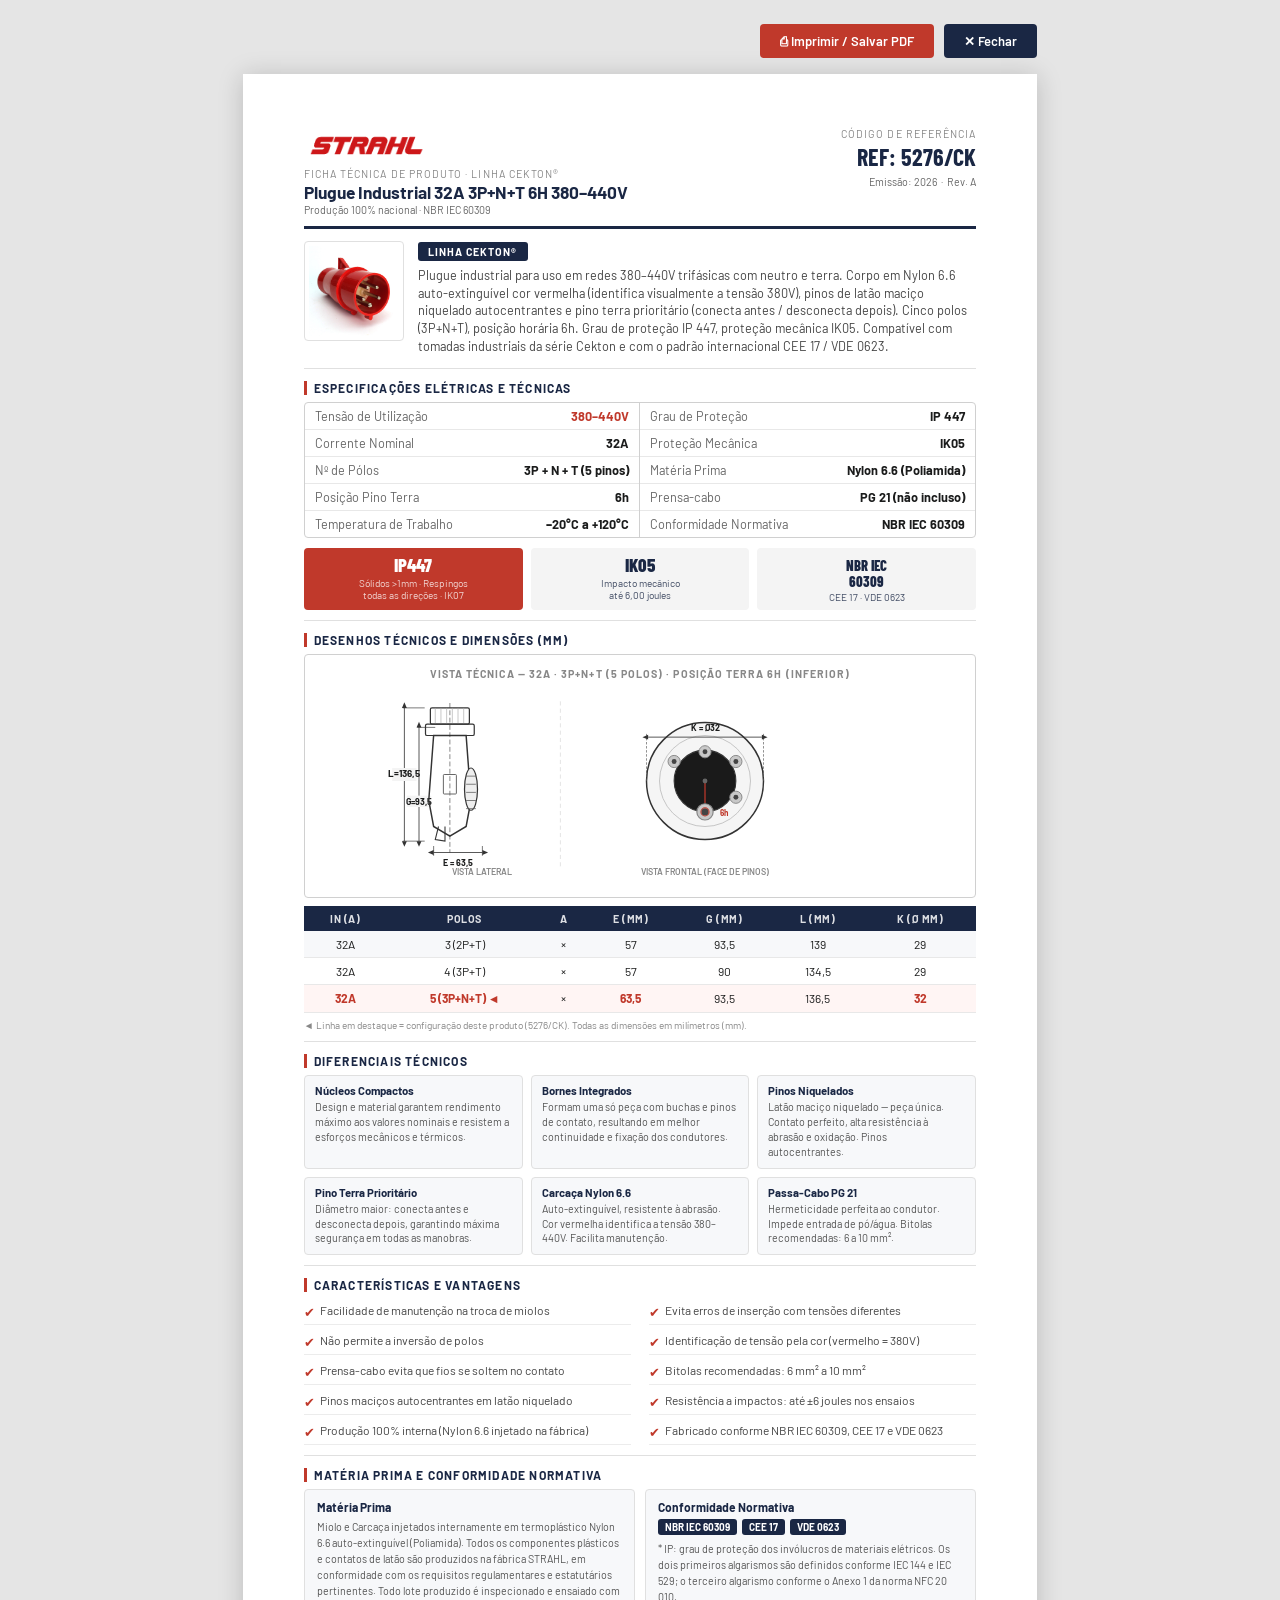
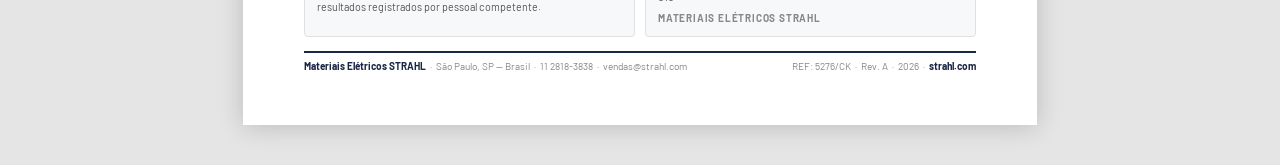
==== assets/datasheets/datasheet-5276ck-print.html @ 63cecbb2 "feat: datasheet completo 5276/CK — Plugue 32A 3P+N+T 6H 380-440V - Adiciona página page-datasheet-52" ====
<!DOCTYPE html>
<html lang="pt-BR">
<head>
  <meta charset="UTF-8">
  <meta name="viewport" content="width=device-width, initial-scale=1.0">
  <title>Ficha Técnica — 5276/CK · STRAHL</title>
  <link rel="preconnect" href="https://fonts.googleapis.com">
  <link rel="preconnect" href="https://fonts.gstatic.com" crossorigin>
  <link href="https://fonts.googleapis.com/css2?family=Barlow:wght@400;500;600;700&family=Barlow+Condensed:wght@700;800&display=swap" rel="stylesheet">
  <style>
    /* ── Reset & base ── */
    *, *::before, *::after { box-sizing: border-box; margin: 0; padding: 0; }

    body {
      font-family: 'Barlow', sans-serif;
      font-size: 11pt;
      color: #1b1c1c;
      background: #fff;
    }

    /* ── Print setup ── */
    @page {
      size: A4 portrait;
      margin: 14mm 16mm 14mm 16mm;
    }

    @media print {
      .no-print { display: none !important; }
      body { font-size: 9.5pt; }
      a { text-decoration: none; color: inherit; }
      .page-break { page-break-before: always; }
      .avoid-break { page-break-inside: avoid; }
    }

    /* ── Screen wrapper ── */
    @media screen {
      body { background: #e5e5e5; padding: 24px 0 40px; }
      .sheet {
        width: 210mm;
        min-height: 297mm;
        background: #fff;
        margin: 0 auto;
        padding: 14mm 16mm;
        box-shadow: 0 2px 24px rgba(0,0,0,.18);
      }
    }

    /* ── Print button (screen only) ── */
    .print-bar {
      width: 210mm;
      margin: 0 auto 16px;
      display: flex;
      justify-content: flex-end;
      gap: 10px;
    }
    .btn-print {
      background: #c0392b;
      color: #fff;
      border: none;
      padding: 9px 20px;
      font-family: 'Barlow', sans-serif;
      font-size: 13px;
      font-weight: 600;
      border-radius: 4px;
      cursor: pointer;
      display: flex;
      align-items: center;
      gap: 6px;
    }
    .btn-print:hover { background: #a93226; }

    /* ── Header ── */
    .ds-header {
      display: flex;
      justify-content: space-between;
      align-items: flex-start;
      border-bottom: 3px solid #1a2744;
      padding-bottom: 10px;
      margin-bottom: 10px;
    }
    .ds-header-right { text-align: right; }
    .ds-header-tag {
      font-size: 8pt;
      text-transform: uppercase;
      letter-spacing: .1em;
      color: #888;
      margin-bottom: 2px;
    }
    .ds-header-ref {
      font-size: 18pt;
      font-weight: 700;
      color: #1a2744;
      font-family: 'Barlow Condensed', sans-serif;
    }
    .ds-header-title {
      font-size: 13pt;
      font-weight: 700;
      color: #1a2744;
      margin-top: 2px;
    }
    .ds-header-sub {
      font-size: 8pt;
      color: #666;
      margin-top: 1px;
    }

    /* ── Product intro row ── */
    .intro-row {
      display: grid;
      grid-template-columns: 100px 1fr;
      gap: 14px;
      margin: 12px 0;
      align-items: start;
    }
    .intro-img {
      width: 100px;
      height: 100px;
      object-fit: contain;
      border: 1px solid #e0e0e0;
      border-radius: 4px;
      padding: 4px;
    }
    .linha-badge-print {
      display: inline-block;
      background: #1a2744;
      color: #fff;
      font-size: 8pt;
      font-weight: 700;
      text-transform: uppercase;
      letter-spacing: .1em;
      padding: 3px 10px;
      border-radius: 3px;
      margin-bottom: 6px;
    }
    .intro-desc {
      font-size: 9.5pt;
      color: #444;
      line-height: 1.4;
    }

    /* ── Section title ── */
    .section-title {
      font-size: 9pt;
      font-weight: 700;
      text-transform: uppercase;
      letter-spacing: .1em;
      color: #1a2744;
      border-left: 3px solid #c0392b;
      padding-left: 7px;
      margin: 12px 0 7px;
    }

    /* ── Two-column specs grid ── */
    .specs-grid {
      display: grid;
      grid-template-columns: 1fr 1fr;
      gap: 0;
      border: 1px solid #d0d0d0;
      border-radius: 4px;
      overflow: hidden;
      margin-bottom: 10px;
    }
    .specs-col:first-child { border-right: 1px solid #d0d0d0; }
    .spec-row {
      display: flex;
      justify-content: space-between;
      align-items: center;
      padding: 5px 10px;
      border-bottom: 1px solid #e8e8e8;
      font-size: 9.5pt;
    }
    .specs-col:last-child .spec-row:last-child,
    .specs-col:first-child .spec-row:last-child { border-bottom: none; }
    .spec-label { color: #666; }
    .spec-val { font-weight: 700; color: #1b1c1c; }
    .spec-val.red { color: #c0392b; }

    /* ── Protection badges ── */
    .prot-row {
      display: flex;
      gap: 8px;
      margin-bottom: 10px;
    }
    .prot-badge {
      flex: 1;
      background: #c0392b;
      color: #fff;
      border-radius: 4px;
      padding: 7px 10px;
      text-align: center;
    }
    .prot-badge.light { background: #f4f4f4; color: #1a2744; }
    .pb-level { font-size: 14pt; font-weight: 800; font-family: 'Barlow Condensed', sans-serif; line-height: 1.1; }
    .pb-desc { font-size: 7.5pt; margin-top: 2px; opacity: .8; }

    /* ── Features grid ── */
    .features-grid {
      display: grid;
      grid-template-columns: 1fr 1fr;
      gap: 4px 18px;
      margin-bottom: 10px;
    }
    .feature-item {
      display: flex;
      align-items: flex-start;
      gap: 5px;
      font-size: 9pt;
      color: #444;
      padding: 4px 0;
      border-bottom: 1px solid #ececec;
    }
    .feature-check {
      color: #c0392b;
      font-size: 10pt;
      flex-shrink: 0;
      margin-top: 1px;
    }

    /* ── Differentials ── */
    .diff-grid {
      display: grid;
      grid-template-columns: 1fr 1fr 1fr;
      gap: 8px;
      margin-bottom: 10px;
    }
    .diff-item {
      background: #f7f8fa;
      border: 1px solid #e0e0e0;
      border-radius: 4px;
      padding: 8px 10px;
    }
    .diff-title {
      font-size: 8.5pt;
      font-weight: 700;
      color: #1a2744;
      margin-bottom: 3px;
    }
    .diff-desc { font-size: 8pt; color: #555; line-height: 1.4; }

    /* ── SVG drawing ── */
    .drawing-box {
      border: 1px solid #d0d0d0;
      border-radius: 4px;
      padding: 12px;
      margin-bottom: 8px;
      background: #fff;
    }
    .drawing-label {
      font-size: 8pt;
      font-weight: 700;
      text-transform: uppercase;
      letter-spacing: .1em;
      color: #888;
      text-align: center;
      margin-bottom: 10px;
    }

    /* ── Dims table ── */
    table.dims {
      width: 100%;
      border-collapse: collapse;
      font-size: 9pt;
      margin-bottom: 6px;
    }
    table.dims thead tr { background: #1a2744; }
    table.dims thead th {
      padding: 6px 8px;
      color: rgba(255,255,255,.85);
      font-size: 8pt;
      text-transform: uppercase;
      letter-spacing: .05em;
      text-align: center;
    }
    table.dims tbody tr:nth-child(odd) { background: #f7f8fa; }
    table.dims tbody tr.highlight-row { background: #fff5f4; }
    table.dims tbody td {
      padding: 6px 8px;
      text-align: center;
      border-bottom: 1px solid #e8e8e8;
      font-size: 9pt;
    }
    table.dims tbody td.highlight { font-weight: 700; color: #c0392b; }

    /* ── Obs / conformidade ── */
    .obs-grid {
      display: grid;
      grid-template-columns: 1fr 1fr;
      gap: 10px;
      margin-bottom: 10px;
    }
    .obs-box {
      background: #f7f8fa;
      border: 1px solid #e0e0e0;
      border-radius: 4px;
      padding: 10px 12px;
    }
    .obs-box h4 { font-size: 9pt; font-weight: 700; color: #1a2744; margin-bottom: 5px; }
    .obs-box p { font-size: 8pt; color: #555; line-height: 1.5; }
    .norm-badges { display: flex; gap: 5px; flex-wrap: wrap; margin-bottom: 6px; }
    .norm-badge {
      background: #1a2744;
      color: #fff;
      font-size: 7.5pt;
      font-weight: 700;
      padding: 2px 7px;
      border-radius: 3px;
    }

    /* ── Footer ── */
    .ds-footer {
      border-top: 2px solid #1a2744;
      padding-top: 7px;
      margin-top: 14px;
      display: flex;
      justify-content: space-between;
      align-items: center;
      font-size: 7.5pt;
      color: #888;
    }
    .ds-footer strong { color: #1a2744; }

    hr.divider {
      border: none;
      border-top: 1px solid #e0e0e0;
      margin: 10px 0;
    }
  </style>
</head>
<body>

  <!-- Print / Screen bar -->
  <div class="print-bar no-print">
    <button class="btn-print" onclick="window.print()">
      &#x2399; Imprimir / Salvar PDF
    </button>
    <button class="btn-print" style="background:#1a2744" onclick="window.close()">
      ✕ Fechar
    </button>
  </div>

  <div class="sheet">

    <!-- ── CABEÇALHO ── -->
    <div class="ds-header avoid-break">
      <div>
        <img src="../images/logo_strahl.png" alt="STRAHL" style="height:38px;display:block;margin-bottom:2px">
        <div class="ds-header-tag">Ficha Técnica de Produto · Linha Cekton®</div>
        <div class="ds-header-title">Plugue Industrial 32A 3P+N+T 6H 380&ndash;440V</div>
        <div class="ds-header-sub">Produção 100% nacional · NBR IEC 60309</div>
      </div>
      <div class="ds-header-right">
        <div class="ds-header-tag">Código de Referência</div>
        <div class="ds-header-ref">REF: 5276/CK</div>
        <div class="ds-header-sub" style="margin-top:4px">Emissão: 2026 &nbsp;·&nbsp; Rev. A</div>
      </div>
    </div>

    <!-- ── INTRO ── -->
    <div class="intro-row avoid-break">
      <img class="intro-img" src="../images/cekton/produto_5276ck_principal.jpg" alt="Plugue 5276/CK">
      <div class="intro-content">
        <div class="linha-badge-print">Linha CEKTON®</div>
        <p class="intro-desc">
          Plugue industrial para uso em redes 380&ndash;440V trifásicas com neutro e terra. Corpo em Nylon 6.6 auto-extinguível cor vermelha (identifica visualmente a tensão 380V), pinos de latão maciço niquelado autocentrantes e pino terra prioritário (conecta antes / desconecta depois). Cinco polos (3P+N+T), posição horária 6h. Grau de proteção IP 447, proteção mecânica IK05. Compatível com tomadas industriais da série Cekton e com o padrão internacional CEE 17 / VDE 0623.
        </p>
      </div>
    </div>

    <hr class="divider">

    <!-- ── ESPECIFICAÇÕES ELÉTRICAS ── -->
    <div class="section-title">Especificações Elétricas e Técnicas</div>
    <div class="specs-grid avoid-break">
      <div class="specs-col">
        <div class="spec-row"><span class="spec-label">Tensão de Utilização</span><span class="spec-val red">380&ndash;440V</span></div>
        <div class="spec-row"><span class="spec-label">Corrente Nominal</span><span class="spec-val">32A</span></div>
        <div class="spec-row"><span class="spec-label">Nº de Pólos</span><span class="spec-val">3P + N + T (5 pinos)</span></div>
        <div class="spec-row"><span class="spec-label">Posição Pino Terra</span><span class="spec-val">6h</span></div>
        <div class="spec-row"><span class="spec-label">Temperatura de Trabalho</span><span class="spec-val">&minus;20&deg;C a +120&deg;C</span></div>
      </div>
      <div class="specs-col">
        <div class="spec-row"><span class="spec-label">Grau de Proteção</span><span class="spec-val">IP 447</span></div>
        <div class="spec-row"><span class="spec-label">Proteção Mecânica</span><span class="spec-val">IK05</span></div>
        <div class="spec-row"><span class="spec-label">Matéria Prima</span><span class="spec-val">Nylon 6.6 (Poliamida)</span></div>
        <div class="spec-row"><span class="spec-label">Prensa-cabo</span><span class="spec-val">PG 21 (não incluso)</span></div>
        <div class="spec-row"><span class="spec-label">Conformidade Normativa</span><span class="spec-val">NBR IEC 60309</span></div>
      </div>
    </div>

    <div class="prot-row avoid-break">
      <div class="prot-badge">
        <div class="pb-level">IP447</div>
        <div class="pb-desc">Sólidos &gt;1mm · Respingos<br>todas as direções · IK07</div>
      </div>
      <div class="prot-badge light">
        <div class="pb-level">IK05</div>
        <div class="pb-desc">Impacto mecânico<br>até 6,00 joules</div>
      </div>
      <div class="prot-badge light">
        <div class="pb-level" style="font-size:11pt;padding-top:2px">NBR IEC<br>60309</div>
        <div class="pb-desc">CEE 17 · VDE 0623</div>
      </div>
    </div>

    <hr class="divider">

    <!-- ── DESENHOS TÉCNICOS ── -->
    <div class="section-title">Desenhos Técnicos e Dimensões (mm)</div>
    <div class="drawing-box avoid-break">
      <div class="drawing-label">Vista Técnica — 32A · 3P+N+T (5 Polos) · Posição Terra 6h (inferior)</div>
      <svg viewBox="0 0 640 240" xmlns="http://www.w3.org/2000/svg" style="width:100%;max-width:520px;display:block;margin:0 auto" font-family="Barlow,sans-serif">

        <!-- SIDE VIEW -->
        <line x1="30" y1="22" x2="30" y2="186" stroke="#333" stroke-width="1"/>
        <polygon points="27,22 33,22 30,15" fill="#333"/>
        <polygon points="27,186 33,186 30,193" fill="#333"/>
        <line x1="28" y1="22" x2="55" y2="22" stroke="#333" stroke-width=".8"/>
        <line x1="28" y1="186" x2="55" y2="186" stroke="#333" stroke-width=".8"/>
        <rect x="15" y="96" width="30" height="16" fill="#f4f4f4"/>
        <text x="30" y="107" text-anchor="middle" font-size="12" font-weight="700" fill="#1b1c1c">L=136,5</text>
        <line x1="48" y1="46" x2="48" y2="186" stroke="#333" stroke-width="1"/>
        <polygon points="45,46 51,46 48,39" fill="#333"/>
        <polygon points="45,186 51,186 48,193" fill="#333"/>
        <line x1="46" y1="46" x2="68" y2="46" stroke="#333" stroke-width=".8"/>
        <rect x="33" y="130" width="30" height="14" fill="#f4f4f4"/>
        <text x="48" y="141" text-anchor="middle" font-size="11" font-weight="700" fill="#1b1c1c">G=93,5</text>
        <!-- cable gland -->
        <rect x="62" y="22" width="48" height="20" rx="2" fill="none" stroke="#333" stroke-width="1.5"/>
        <line x1="68" y1="22" x2="68" y2="42" stroke="#aaa" stroke-width=".8"/>
        <line x1="75" y1="22" x2="75" y2="42" stroke="#aaa" stroke-width=".8"/>
        <line x1="82" y1="22" x2="82" y2="42" stroke="#aaa" stroke-width=".8"/>
        <line x1="89" y1="22" x2="89" y2="42" stroke="#aaa" stroke-width=".8"/>
        <line x1="96" y1="22" x2="96" y2="42" stroke="#aaa" stroke-width=".8"/>
        <line x1="103" y1="22" x2="103" y2="42" stroke="#aaa" stroke-width=".8"/>
        <!-- lock ring -->
        <rect x="56" y="42" width="60" height="14" rx="2" fill="none" stroke="#333" stroke-width="1.5"/>
        <!-- body -->
        <path d="M66,56 L60,136 L66,168 L86,180 L106,168 L112,136 L106,56 Z" fill="none" stroke="#333" stroke-width="1.8"/>
        <line x1="86" y1="16" x2="86" y2="200" stroke="#333" stroke-width=".7" stroke-dasharray="6,3"/>
        <rect x="78" y="104" width="16" height="24" rx="1" fill="none" stroke="#555" stroke-width="1.1"/>
        <path d="M72,168 L68,184 L80,186 L80,168" fill="none" stroke="#333" stroke-width="1.3"/>
        <ellipse cx="112" cy="122" rx="8" ry="26" fill="#eee" stroke="#333" stroke-width="1.5"/>
        <line x1="106" y1="106" x2="118" y2="106" stroke="#555" stroke-width=".9"/>
        <line x1="106" y1="116" x2="118" y2="116" stroke="#555" stroke-width=".9"/>
        <line x1="106" y1="126" x2="118" y2="126" stroke="#555" stroke-width=".9"/>
        <line x1="106" y1="136" x2="118" y2="136" stroke="#555" stroke-width=".9"/>
        <line x1="106" y1="146" x2="118" y2="146" stroke="#555" stroke-width=".9"/>
        <!-- cota E=63,5 -->
        <line x1="66" y1="200" x2="126" y2="200" stroke="#333" stroke-width="1"/>
        <polygon points="66,197 66,203 59,200" fill="#333"/>
        <polygon points="126,197 126,203 133,200" fill="#333"/>
        <line x1="66" y1="192" x2="66" y2="204" stroke="#333" stroke-width=".8"/>
        <line x1="126" y1="192" x2="126" y2="204" stroke="#333" stroke-width=".8"/>
        <text x="96" y="217" text-anchor="middle" font-size="11" font-weight="700" fill="#1b1c1c">E = 63,5</text>

        <!-- FRONT VIEW — 5 pinos, terra 6h (baixo) -->
        <circle cx="400" cy="112" r="72" fill="#f5f5f5" stroke="#333" stroke-width="1.8"/>
        <circle cx="400" cy="112" r="56" fill="none" stroke="#bbb" stroke-width="1"/>
        <circle cx="400" cy="112" r="38" fill="#1a1a1a" stroke="#333" stroke-width="1.3"/>
        <!-- K diameter annotation -->
        <line x1="328" y1="112" x2="328" y2="54" stroke="#555" stroke-width=".8" stroke-dasharray="3,2"/>
        <line x1="472" y1="112" x2="472" y2="54" stroke="#555" stroke-width=".8" stroke-dasharray="3,2"/>
        <line x1="330" y1="58" x2="470" y2="58" stroke="#333" stroke-width="1"/>
        <polygon points="330,55 330,61 323,58" fill="#333"/>
        <polygon points="470,55 470,61 477,58" fill="#333"/>
        <text x="400" y="50" text-anchor="middle" font-size="11" font-weight="700" fill="#1b1c1c">K = Ø32</text>
        <!-- Terra pin at 6h (bottom) — LARGE -->
        <circle cx="400" cy="150" r="10" fill="#c8c8c8" stroke="#888" stroke-width="1.5"/>
        <circle cx="400" cy="150" r="4.5" fill="#444"/>
        <!-- N at ~10h -->
        <circle cx="362" cy="88" r="7.5" fill="#c8c8c8" stroke="#888" stroke-width="1.2"/>
        <circle cx="362" cy="88" r="3" fill="#444"/>
        <!-- L1 at ~12h -->
        <circle cx="400" cy="76" r="7.5" fill="#c8c8c8" stroke="#888" stroke-width="1.2"/>
        <circle cx="400" cy="76" r="3" fill="#444"/>
        <!-- L2 at ~2h -->
        <circle cx="438" cy="88" r="7.5" fill="#c8c8c8" stroke="#888" stroke-width="1.2"/>
        <circle cx="438" cy="88" r="3" fill="#444"/>
        <!-- L3 at ~4h -->
        <circle cx="438" cy="132" r="7.5" fill="#c8c8c8" stroke="#888" stroke-width="1.2"/>
        <circle cx="438" cy="132" r="3" fill="#444"/>
        <!-- 6h indicator -->
        <line x1="400" y1="112" x2="400" y2="139" stroke="#c0392b" stroke-width="1.5"/>
        <circle cx="400" cy="150" r="5" fill="none" stroke="#c0392b" stroke-width="1.3"/>
        <text x="418" y="155" font-size="10" fill="#c0392b" font-weight="700">6h</text>
        <!-- center dot -->
        <circle cx="400" cy="112" r="3" fill="#666"/>
        <!-- divider -->
        <line x1="222" y1="14" x2="222" y2="220" stroke="#ddd" stroke-width="1" stroke-dasharray="5,4"/>
        <text x="125" y="228" text-anchor="middle" font-size="11" fill="#888" font-weight="600">VISTA LATERAL</text>
        <text x="400" y="228" text-anchor="middle" font-size="11" fill="#888" font-weight="600">VISTA FRONTAL (FACE DE PINOS)</text>
      </svg>
    </div>

    <table class="dims avoid-break">
      <thead>
        <tr>
          <th>IN (A)</th>
          <th>Polos</th>
          <th>A</th>
          <th>E (mm)</th>
          <th>G (mm)</th>
          <th>L (mm)</th>
          <th>K (Ø mm)</th>
        </tr>
      </thead>
      <tbody>
        <tr>
          <td>32A</td>
          <td>3 (2P+T)</td>
          <td>&times;</td>
          <td>57</td>
          <td>93,5</td>
          <td>139</td>
          <td>29</td>
        </tr>
        <tr>
          <td>32A</td>
          <td>4 (3P+T)</td>
          <td>&times;</td>
          <td>57</td>
          <td>90</td>
          <td>134,5</td>
          <td>29</td>
        </tr>
        <tr class="highlight-row">
          <td class="highlight">32A</td>
          <td class="highlight">5 (3P+N+T) ◄</td>
          <td>&times;</td>
          <td class="highlight">63,5</td>
          <td>93,5</td>
          <td>136,5</td>
          <td class="highlight">32</td>
        </tr>
      </tbody>
    </table>
    <p style="font-size:7.5pt;color:#888;margin-bottom:8px">◄ Linha em destaque = configuração deste produto (5276/CK). Todas as dimensões em milímetros (mm).</p>

    <hr class="divider">

    <!-- ── DIFERENCIAIS TÉCNICOS ── -->
    <div class="section-title">Diferenciais Técnicos</div>
    <div class="diff-grid avoid-break">
      <div class="diff-item">
        <div class="diff-title">Núcleos Compactos</div>
        <p class="diff-desc">Design e material garantem rendimento máximo aos valores nominais e resistem a esforços mecânicos e térmicos.</p>
      </div>
      <div class="diff-item">
        <div class="diff-title">Bornes Integrados</div>
        <p class="diff-desc">Formam uma só peça com buchas e pinos de contato, resultando em melhor continuidade e fixação dos condutores.</p>
      </div>
      <div class="diff-item">
        <div class="diff-title">Pinos Niquelados</div>
        <p class="diff-desc">Latão maciço niquelado — peça única. Contato perfeito, alta resistência à abrasão e oxidação. Pinos autocentrantes.</p>
      </div>
      <div class="diff-item">
        <div class="diff-title">Pino Terra Prioritário</div>
        <p class="diff-desc">Diâmetro maior: conecta antes e desconecta depois, garantindo máxima segurança em todas as manobras.</p>
      </div>
      <div class="diff-item">
        <div class="diff-title">Carcaça Nylon 6.6</div>
        <p class="diff-desc">Auto-extinguível, resistente à abrasão. Cor vermelha identifica a tensão 380&ndash;440V. Facilita manutenção.</p>
      </div>
      <div class="diff-item">
        <div class="diff-title">Passa-Cabo PG 21</div>
        <p class="diff-desc">Hermeticidade perfeita ao condutor. Impede entrada de pó/água. Bitolas recomendadas: 6 a 10 mm².</p>
      </div>
    </div>

    <hr class="divider">

    <!-- ── CARACTERÍSTICAS ── -->
    <div class="section-title">Características e Vantagens</div>
    <div class="features-grid avoid-break">
      <div class="feature-item"><span class="feature-check">✔</span> Facilidade de manutenção na troca de miolos</div>
      <div class="feature-item"><span class="feature-check">✔</span> Evita erros de inserção com tensões diferentes</div>
      <div class="feature-item"><span class="feature-check">✔</span> Não permite a inversão de polos</div>
      <div class="feature-item"><span class="feature-check">✔</span> Identificação de tensão pela cor (vermelho = 380V)</div>
      <div class="feature-item"><span class="feature-check">✔</span> Prensa-cabo evita que fios se soltem no contato</div>
      <div class="feature-item"><span class="feature-check">✔</span> Bitolas recomendadas: 6 mm² a 10 mm²</div>
      <div class="feature-item"><span class="feature-check">✔</span> Pinos maciços autocentrantes em latão niquelado</div>
      <div class="feature-item"><span class="feature-check">✔</span> Resistência a impactos: até &plusmn;6 joules nos ensaios</div>
      <div class="feature-item"><span class="feature-check">✔</span> Produção 100% interna (Nylon 6.6 injetado na fábrica)</div>
      <div class="feature-item"><span class="feature-check">✔</span> Fabricado conforme NBR IEC 60309, CEE 17 e VDE 0623</div>
    </div>

    <hr class="divider">

    <!-- ── CONFORMIDADE ── -->
    <div class="section-title">Matéria Prima e Conformidade Normativa</div>
    <div class="obs-grid avoid-break">
      <div class="obs-box">
        <h4>Matéria Prima</h4>
        <p>Miolo e Carcaça injetados internamente em termoplástico Nylon 6.6 auto-extinguível (Poliamida). Todos os componentes plásticos e contatos de latão são produzidos na fábrica STRAHL, em conformidade com os requisitos regulamentares e estatutários pertinentes. Todo lote produzido é inspecionado e ensaiado com resultados registrados por pessoal competente.</p>
      </div>
      <div class="obs-box">
        <h4>Conformidade Normativa</h4>
        <div class="norm-badges">
          <span class="norm-badge">NBR IEC 60309</span>
          <span class="norm-badge">CEE 17</span>
          <span class="norm-badge">VDE 0623</span>
        </div>
        <p>* IP: grau de proteção dos invólucros de materiais elétricos. Os dois primeiros algarismos são definidos conforme IEC 144 e IEC 529; o terceiro algarismo conforme o Anexo 1 da norma NFC 20 010.</p>
        <p style="margin-top:6px;font-size:7.5pt;font-weight:700;text-transform:uppercase;letter-spacing:.08em;color:#888">Materiais Elétricos STRAHL</p>
      </div>
    </div>

    <!-- ── RODAPÉ ── -->
    <div class="ds-footer">
      <div>
        <strong>Materiais Elétricos STRAHL</strong> &nbsp;·&nbsp;
        São Paulo, SP — Brasil &nbsp;·&nbsp;
        11 2818-3838 &nbsp;·&nbsp; vendas@strahl.com
      </div>
      <div>
        REF: 5276/CK &nbsp;·&nbsp; Rev. A &nbsp;·&nbsp; 2026 &nbsp;·&nbsp;
        <strong>strahl.com</strong>
      </div>
    </div>

  </div><!-- /sheet -->

</body>
</html>
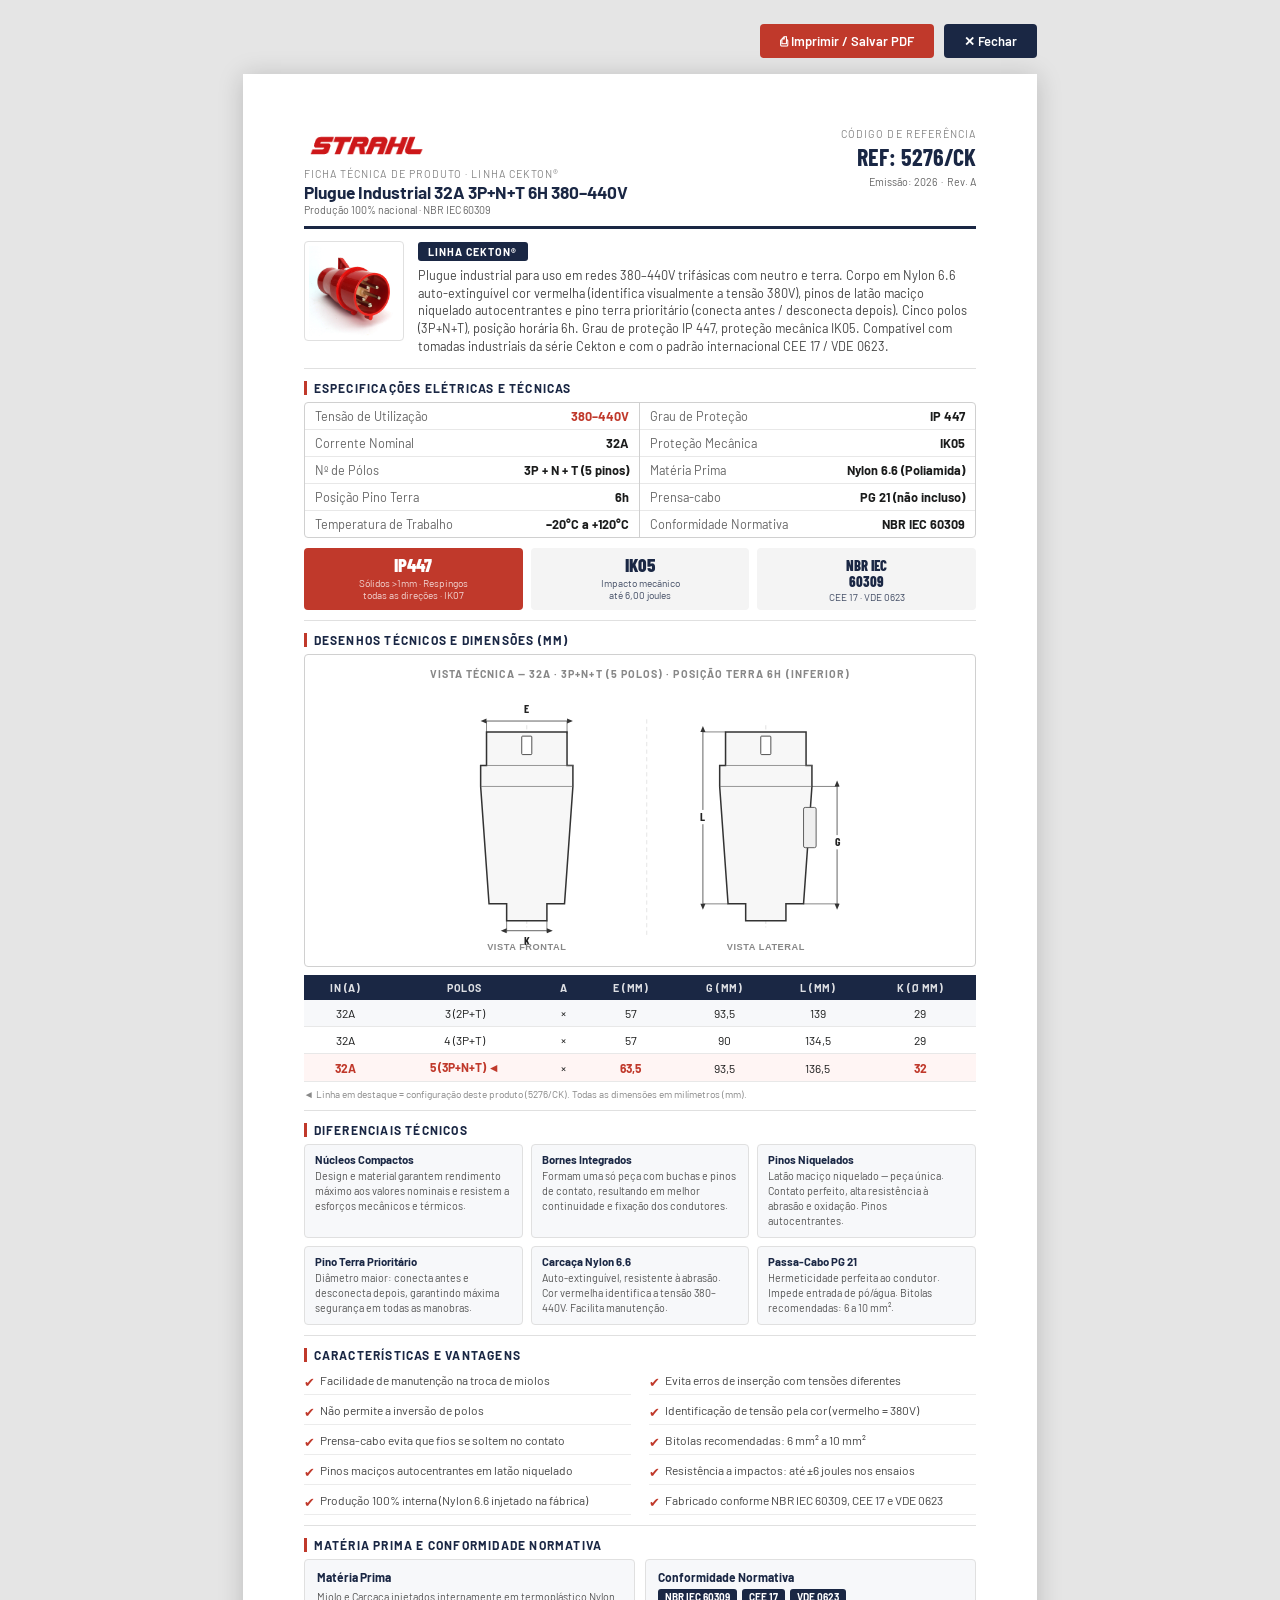
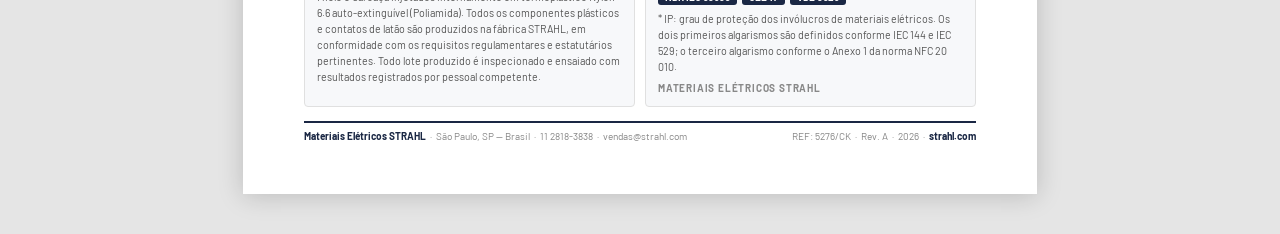
==== commit 3ef8b730: "fix: corrige desenho técnico 5276/CK para vistas ortogonais corretas Substitui a vista circular (fac" ====
--- a/assets/datasheets/datasheet-5276ck-print.html
+++ b/assets/datasheets/datasheet-5276ck-print.html
@@ -408,87 +408,65 @@
     <div class="section-title">Desenhos Técnicos e Dimensões (mm)</div>
     <div class="drawing-box avoid-break">
       <div class="drawing-label">Vista Técnica — 32A · 3P+N+T (5 Polos) · Posição Terra 6h (inferior)</div>
-      <svg viewBox="0 0 640 240" xmlns="http://www.w3.org/2000/svg" style="width:100%;max-width:520px;display:block;margin:0 auto" font-family="Barlow,sans-serif">
-
-        <!-- SIDE VIEW -->
-        <line x1="30" y1="22" x2="30" y2="186" stroke="#333" stroke-width="1"/>
-        <polygon points="27,22 33,22 30,15" fill="#333"/>
-        <polygon points="27,186 33,186 30,193" fill="#333"/>
-        <line x1="28" y1="22" x2="55" y2="22" stroke="#333" stroke-width=".8"/>
-        <line x1="28" y1="186" x2="55" y2="186" stroke="#333" stroke-width=".8"/>
-        <rect x="15" y="96" width="30" height="16" fill="#f4f4f4"/>
-        <text x="30" y="107" text-anchor="middle" font-size="12" font-weight="700" fill="#1b1c1c">L=136,5</text>
-        <line x1="48" y1="46" x2="48" y2="186" stroke="#333" stroke-width="1"/>
-        <polygon points="45,46 51,46 48,39" fill="#333"/>
-        <polygon points="45,186 51,186 48,193" fill="#333"/>
-        <line x1="46" y1="46" x2="68" y2="46" stroke="#333" stroke-width=".8"/>
-        <rect x="33" y="130" width="30" height="14" fill="#f4f4f4"/>
-        <text x="48" y="141" text-anchor="middle" font-size="11" font-weight="700" fill="#1b1c1c">G=93,5</text>
-        <!-- cable gland -->
-        <rect x="62" y="22" width="48" height="20" rx="2" fill="none" stroke="#333" stroke-width="1.5"/>
-        <line x1="68" y1="22" x2="68" y2="42" stroke="#aaa" stroke-width=".8"/>
-        <line x1="75" y1="22" x2="75" y2="42" stroke="#aaa" stroke-width=".8"/>
-        <line x1="82" y1="22" x2="82" y2="42" stroke="#aaa" stroke-width=".8"/>
-        <line x1="89" y1="22" x2="89" y2="42" stroke="#aaa" stroke-width=".8"/>
-        <line x1="96" y1="22" x2="96" y2="42" stroke="#aaa" stroke-width=".8"/>
-        <line x1="103" y1="22" x2="103" y2="42" stroke="#aaa" stroke-width=".8"/>
-        <!-- lock ring -->
-        <rect x="56" y="42" width="60" height="14" rx="2" fill="none" stroke="#333" stroke-width="1.5"/>
-        <!-- body -->
-        <path d="M66,56 L60,136 L66,168 L86,180 L106,168 L112,136 L106,56 Z" fill="none" stroke="#333" stroke-width="1.8"/>
-        <line x1="86" y1="16" x2="86" y2="200" stroke="#333" stroke-width=".7" stroke-dasharray="6,3"/>
-        <rect x="78" y="104" width="16" height="24" rx="1" fill="none" stroke="#555" stroke-width="1.1"/>
-        <path d="M72,168 L68,184 L80,186 L80,168" fill="none" stroke="#333" stroke-width="1.3"/>
-        <ellipse cx="112" cy="122" rx="8" ry="26" fill="#eee" stroke="#333" stroke-width="1.5"/>
-        <line x1="106" y1="106" x2="118" y2="106" stroke="#555" stroke-width=".9"/>
-        <line x1="106" y1="116" x2="118" y2="116" stroke="#555" stroke-width=".9"/>
-        <line x1="106" y1="126" x2="118" y2="126" stroke="#555" stroke-width=".9"/>
-        <line x1="106" y1="136" x2="118" y2="136" stroke="#555" stroke-width=".9"/>
-        <line x1="106" y1="146" x2="118" y2="146" stroke="#555" stroke-width=".9"/>
-        <!-- cota E=63,5 -->
-        <line x1="66" y1="200" x2="126" y2="200" stroke="#333" stroke-width="1"/>
-        <polygon points="66,197 66,203 59,200" fill="#333"/>
-        <polygon points="126,197 126,203 133,200" fill="#333"/>
-        <line x1="66" y1="192" x2="66" y2="204" stroke="#333" stroke-width=".8"/>
-        <line x1="126" y1="192" x2="126" y2="204" stroke="#333" stroke-width=".8"/>
-        <text x="96" y="217" text-anchor="middle" font-size="11" font-weight="700" fill="#1b1c1c">E = 63,5</text>
-
-        <!-- FRONT VIEW — 5 pinos, terra 6h (baixo) -->
-        <circle cx="400" cy="112" r="72" fill="#f5f5f5" stroke="#333" stroke-width="1.8"/>
-        <circle cx="400" cy="112" r="56" fill="none" stroke="#bbb" stroke-width="1"/>
-        <circle cx="400" cy="112" r="38" fill="#1a1a1a" stroke="#333" stroke-width="1.3"/>
-        <!-- K diameter annotation -->
-        <line x1="328" y1="112" x2="328" y2="54" stroke="#555" stroke-width=".8" stroke-dasharray="3,2"/>
-        <line x1="472" y1="112" x2="472" y2="54" stroke="#555" stroke-width=".8" stroke-dasharray="3,2"/>
-        <line x1="330" y1="58" x2="470" y2="58" stroke="#333" stroke-width="1"/>
-        <polygon points="330,55 330,61 323,58" fill="#333"/>
-        <polygon points="470,55 470,61 477,58" fill="#333"/>
-        <text x="400" y="50" text-anchor="middle" font-size="11" font-weight="700" fill="#1b1c1c">K = Ø32</text>
-        <!-- Terra pin at 6h (bottom) — LARGE -->
-        <circle cx="400" cy="150" r="10" fill="#c8c8c8" stroke="#888" stroke-width="1.5"/>
-        <circle cx="400" cy="150" r="4.5" fill="#444"/>
-        <!-- N at ~10h -->
-        <circle cx="362" cy="88" r="7.5" fill="#c8c8c8" stroke="#888" stroke-width="1.2"/>
-        <circle cx="362" cy="88" r="3" fill="#444"/>
-        <!-- L1 at ~12h -->
-        <circle cx="400" cy="76" r="7.5" fill="#c8c8c8" stroke="#888" stroke-width="1.2"/>
-        <circle cx="400" cy="76" r="3" fill="#444"/>
-        <!-- L2 at ~2h -->
-        <circle cx="438" cy="88" r="7.5" fill="#c8c8c8" stroke="#888" stroke-width="1.2"/>
-        <circle cx="438" cy="88" r="3" fill="#444"/>
-        <!-- L3 at ~4h -->
-        <circle cx="438" cy="132" r="7.5" fill="#c8c8c8" stroke="#888" stroke-width="1.2"/>
-        <circle cx="438" cy="132" r="3" fill="#444"/>
-        <!-- 6h indicator -->
-        <line x1="400" y1="112" x2="400" y2="139" stroke="#c0392b" stroke-width="1.5"/>
-        <circle cx="400" cy="150" r="5" fill="none" stroke="#c0392b" stroke-width="1.3"/>
-        <text x="418" y="155" font-size="10" fill="#c0392b" font-weight="700">6h</text>
-        <!-- center dot -->
-        <circle cx="400" cy="112" r="3" fill="#666"/>
-        <!-- divider -->
-        <line x1="222" y1="14" x2="222" y2="220" stroke="#ddd" stroke-width="1" stroke-dasharray="5,4"/>
-        <text x="125" y="228" text-anchor="middle" font-size="11" fill="#888" font-weight="600">VISTA LATERAL</text>
-        <text x="400" y="228" text-anchor="middle" font-size="11" fill="#888" font-weight="600">VISTA FRONTAL (FACE DE PINOS)</text>
+      <svg viewBox="0 0 620 315" xmlns="http://www.w3.org/2000/svg" style="width:100%;max-width:520px;display:block;margin:0 auto" font-family="Barlow Condensed,sans-serif">
+
+        <!-- ── CENTROID AXES ── -->
+        <line x1="175" y1="42" x2="175" y2="283" stroke="#ccc" stroke-width=".7" stroke-dasharray="5,3"/>
+        <line x1="460" y1="42" x2="460" y2="283" stroke="#ccc" stroke-width=".7" stroke-dasharray="5,3"/>
+
+        <!-- ══ VISTA FRONTAL (esquerda) ══ -->
+        <path d="M127,50 H223 V90 H230 V115 L220,255 H199 V275 H151 V255 H130 L120,115 V90 H127 Z"
+              fill="#f7f7f7" stroke="#333" stroke-width="1.8" stroke-linejoin="miter"/>
+        <rect x="169" y="55" width="12" height="22" rx="1" fill="white" stroke="#444" stroke-width="1.1"/>
+        <line x1="127" y1="90" x2="230" y2="90" stroke="#666" stroke-width=".8"/>
+        <line x1="120" y1="115" x2="230" y2="115" stroke="#666" stroke-width=".8"/>
+
+        <!-- Cota E -->
+        <line x1="127" y1="37" x2="223" y2="37" stroke="#333" stroke-width=".9"/>
+        <polygon points="127,34 127,40 120,37" fill="#333"/>
+        <polygon points="223,34 223,40 230,37" fill="#333"/>
+        <line x1="127" y1="37" x2="127" y2="52" stroke="#333" stroke-width=".7"/>
+        <line x1="223" y1="37" x2="223" y2="52" stroke="#333" stroke-width=".7"/>
+        <text x="175" y="28" text-anchor="middle" font-size="14" font-weight="700" fill="#222">E</text>
+
+        <!-- Cota K -->
+        <line x1="151" y1="287" x2="199" y2="287" stroke="#333" stroke-width=".9"/>
+        <polygon points="151,284 151,290 144,287" fill="#333"/>
+        <polygon points="199,284 199,290 206,287" fill="#333"/>
+        <line x1="151" y1="275" x2="151" y2="289" stroke="#333" stroke-width=".7"/>
+        <line x1="199" y1="275" x2="199" y2="289" stroke="#333" stroke-width=".7"/>
+        <text x="175" y="304" text-anchor="middle" font-size="14" font-weight="700" fill="#222">K</text>
+
+        <!-- ══ VISTA LATERAL (direita) ══ -->
+        <path d="M412,50 H508 V90 H515 V115 L505,255 H484 V275 H436 V255 H415 L405,115 V90 H412 Z"
+              fill="#f7f7f7" stroke="#333" stroke-width="1.8" stroke-linejoin="miter"/>
+        <rect x="454" y="55" width="12" height="22" rx="1" fill="white" stroke="#444" stroke-width="1.1"/>
+        <line x1="412" y1="90" x2="515" y2="90" stroke="#666" stroke-width=".8"/>
+        <line x1="405" y1="115" x2="515" y2="115" stroke="#666" stroke-width=".8"/>
+        <rect x="505" y="140" width="15" height="48" rx="2" fill="#efefef" stroke="#555" stroke-width="1.1"/>
+
+        <!-- Cota L -->
+        <line x1="385" y1="50" x2="385" y2="255" stroke="#333" stroke-width=".9"/>
+        <polygon points="382,50 388,50 385,43" fill="#333"/>
+        <polygon points="382,255 388,255 385,262" fill="#333"/>
+        <line x1="385" y1="50" x2="412" y2="50" stroke="#333" stroke-width=".7"/>
+        <line x1="385" y1="255" x2="415" y2="255" stroke="#333" stroke-width=".7"/>
+        <rect x="369" y="143" width="32" height="17" fill="white"/>
+        <text x="385" y="156" text-anchor="middle" font-size="14" font-weight="700" fill="#222">L</text>
+
+        <!-- Cota G -->
+        <line x1="545" y1="115" x2="545" y2="255" stroke="#333" stroke-width=".9"/>
+        <polygon points="542,115 548,115 545,108" fill="#333"/>
+        <polygon points="542,255 548,255 545,262" fill="#333"/>
+        <line x1="515" y1="115" x2="547" y2="115" stroke="#333" stroke-width=".7"/>
+        <line x1="505" y1="255" x2="547" y2="255" stroke="#333" stroke-width=".7"/>
+        <rect x="529" y="173" width="32" height="17" fill="white"/>
+        <text x="545" y="186" text-anchor="middle" font-size="14" font-weight="700" fill="#222">G</text>
+
+        <!-- Divisor central -->
+        <line x1="318" y1="35" x2="318" y2="293" stroke="#e0e0e0" stroke-width="1" stroke-dasharray="5,4"/>
+        <text x="175" y="310" text-anchor="middle" font-size="11" fill="#888" font-weight="600" letter-spacing=".06em">VISTA FRONTAL</text>
+        <text x="460" y="310" text-anchor="middle" font-size="11" fill="#888" font-weight="600" letter-spacing=".06em">VISTA LATERAL</text>
       </svg>
     </div>
 
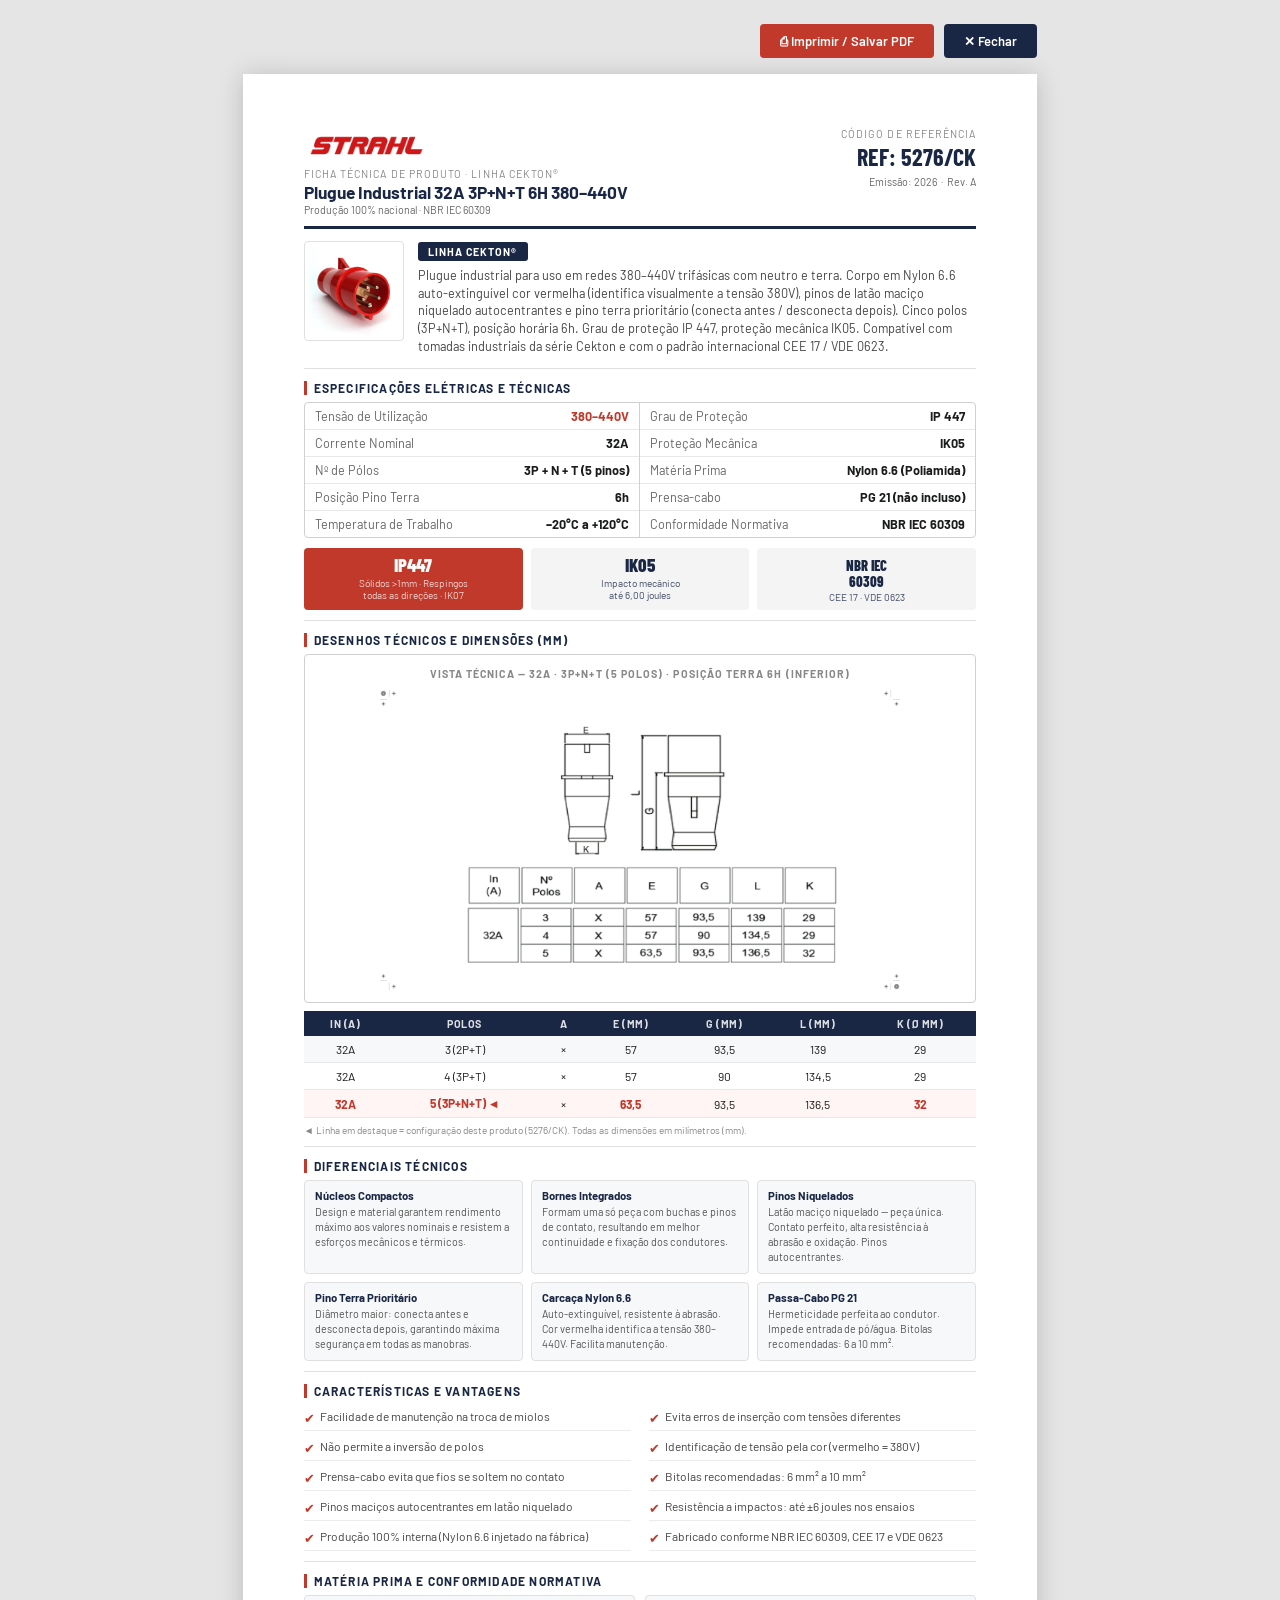
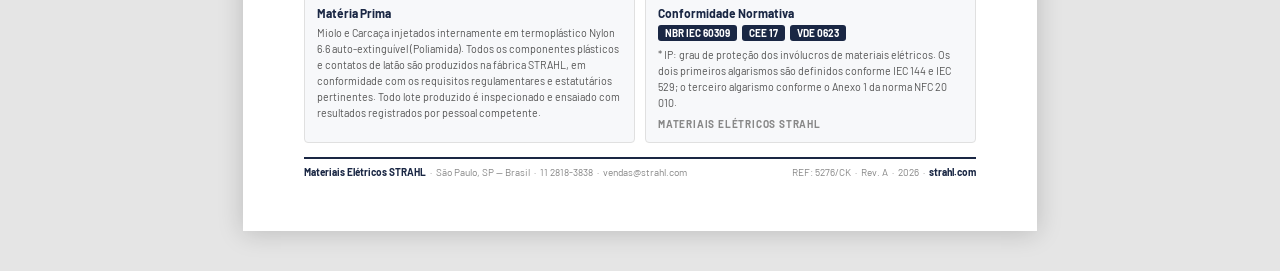
==== commit 78b65052: "refactor: novo padrão de imagens e template de datasheet - Migra 5276/CK para estrutura de pasta por" ====
--- a/assets/datasheets/datasheet-5276ck-print.html
+++ b/assets/datasheets/datasheet-5276ck-print.html
@@ -357,7 +357,7 @@
 
     <!-- ── INTRO ── -->
     <div class="intro-row avoid-break">
-      <img class="intro-img" src="../images/cekton/produto_5276ck_principal.jpg" alt="Plugue 5276/CK">
+      <img class="intro-img" src="../images/cekton/5276zCK/imagem_5276zCK-principal.jpg" alt="Plugue 5276/CK">
       <div class="intro-content">
         <div class="linha-badge-print">Linha CEKTON®</div>
         <p class="intro-desc">
@@ -408,66 +408,7 @@
     <div class="section-title">Desenhos Técnicos e Dimensões (mm)</div>
     <div class="drawing-box avoid-break">
       <div class="drawing-label">Vista Técnica — 32A · 3P+N+T (5 Polos) · Posição Terra 6h (inferior)</div>
-      <svg viewBox="0 0 620 315" xmlns="http://www.w3.org/2000/svg" style="width:100%;max-width:520px;display:block;margin:0 auto" font-family="Barlow Condensed,sans-serif">
-
-        <!-- ── CENTROID AXES ── -->
-        <line x1="175" y1="42" x2="175" y2="283" stroke="#ccc" stroke-width=".7" stroke-dasharray="5,3"/>
-        <line x1="460" y1="42" x2="460" y2="283" stroke="#ccc" stroke-width=".7" stroke-dasharray="5,3"/>
-
-        <!-- ══ VISTA FRONTAL (esquerda) ══ -->
-        <path d="M127,50 H223 V90 H230 V115 L220,255 H199 V275 H151 V255 H130 L120,115 V90 H127 Z"
-              fill="#f7f7f7" stroke="#333" stroke-width="1.8" stroke-linejoin="miter"/>
-        <rect x="169" y="55" width="12" height="22" rx="1" fill="white" stroke="#444" stroke-width="1.1"/>
-        <line x1="127" y1="90" x2="230" y2="90" stroke="#666" stroke-width=".8"/>
-        <line x1="120" y1="115" x2="230" y2="115" stroke="#666" stroke-width=".8"/>
-
-        <!-- Cota E -->
-        <line x1="127" y1="37" x2="223" y2="37" stroke="#333" stroke-width=".9"/>
-        <polygon points="127,34 127,40 120,37" fill="#333"/>
-        <polygon points="223,34 223,40 230,37" fill="#333"/>
-        <line x1="127" y1="37" x2="127" y2="52" stroke="#333" stroke-width=".7"/>
-        <line x1="223" y1="37" x2="223" y2="52" stroke="#333" stroke-width=".7"/>
-        <text x="175" y="28" text-anchor="middle" font-size="14" font-weight="700" fill="#222">E</text>
-
-        <!-- Cota K -->
-        <line x1="151" y1="287" x2="199" y2="287" stroke="#333" stroke-width=".9"/>
-        <polygon points="151,284 151,290 144,287" fill="#333"/>
-        <polygon points="199,284 199,290 206,287" fill="#333"/>
-        <line x1="151" y1="275" x2="151" y2="289" stroke="#333" stroke-width=".7"/>
-        <line x1="199" y1="275" x2="199" y2="289" stroke="#333" stroke-width=".7"/>
-        <text x="175" y="304" text-anchor="middle" font-size="14" font-weight="700" fill="#222">K</text>
-
-        <!-- ══ VISTA LATERAL (direita) ══ -->
-        <path d="M412,50 H508 V90 H515 V115 L505,255 H484 V275 H436 V255 H415 L405,115 V90 H412 Z"
-              fill="#f7f7f7" stroke="#333" stroke-width="1.8" stroke-linejoin="miter"/>
-        <rect x="454" y="55" width="12" height="22" rx="1" fill="white" stroke="#444" stroke-width="1.1"/>
-        <line x1="412" y1="90" x2="515" y2="90" stroke="#666" stroke-width=".8"/>
-        <line x1="405" y1="115" x2="515" y2="115" stroke="#666" stroke-width=".8"/>
-        <rect x="505" y="140" width="15" height="48" rx="2" fill="#efefef" stroke="#555" stroke-width="1.1"/>
-
-        <!-- Cota L -->
-        <line x1="385" y1="50" x2="385" y2="255" stroke="#333" stroke-width=".9"/>
-        <polygon points="382,50 388,50 385,43" fill="#333"/>
-        <polygon points="382,255 388,255 385,262" fill="#333"/>
-        <line x1="385" y1="50" x2="412" y2="50" stroke="#333" stroke-width=".7"/>
-        <line x1="385" y1="255" x2="415" y2="255" stroke="#333" stroke-width=".7"/>
-        <rect x="369" y="143" width="32" height="17" fill="white"/>
-        <text x="385" y="156" text-anchor="middle" font-size="14" font-weight="700" fill="#222">L</text>
-
-        <!-- Cota G -->
-        <line x1="545" y1="115" x2="545" y2="255" stroke="#333" stroke-width=".9"/>
-        <polygon points="542,115 548,115 545,108" fill="#333"/>
-        <polygon points="542,255 548,255 545,262" fill="#333"/>
-        <line x1="515" y1="115" x2="547" y2="115" stroke="#333" stroke-width=".7"/>
-        <line x1="505" y1="255" x2="547" y2="255" stroke="#333" stroke-width=".7"/>
-        <rect x="529" y="173" width="32" height="17" fill="white"/>
-        <text x="545" y="186" text-anchor="middle" font-size="14" font-weight="700" fill="#222">G</text>
-
-        <!-- Divisor central -->
-        <line x1="318" y1="35" x2="318" y2="293" stroke="#e0e0e0" stroke-width="1" stroke-dasharray="5,4"/>
-        <text x="175" y="310" text-anchor="middle" font-size="11" fill="#888" font-weight="600" letter-spacing=".06em">VISTA FRONTAL</text>
-        <text x="460" y="310" text-anchor="middle" font-size="11" fill="#888" font-weight="600" letter-spacing=".06em">VISTA LATERAL</text>
-      </svg>
+      <img src="../images/cekton/5276zCK/desenho_5276zCK.png" alt="Desenho técnico 5276/CK" style="width:100%;max-width:520px;display:block;margin:0 auto">
     </div>
 
     <table class="dims avoid-break">
